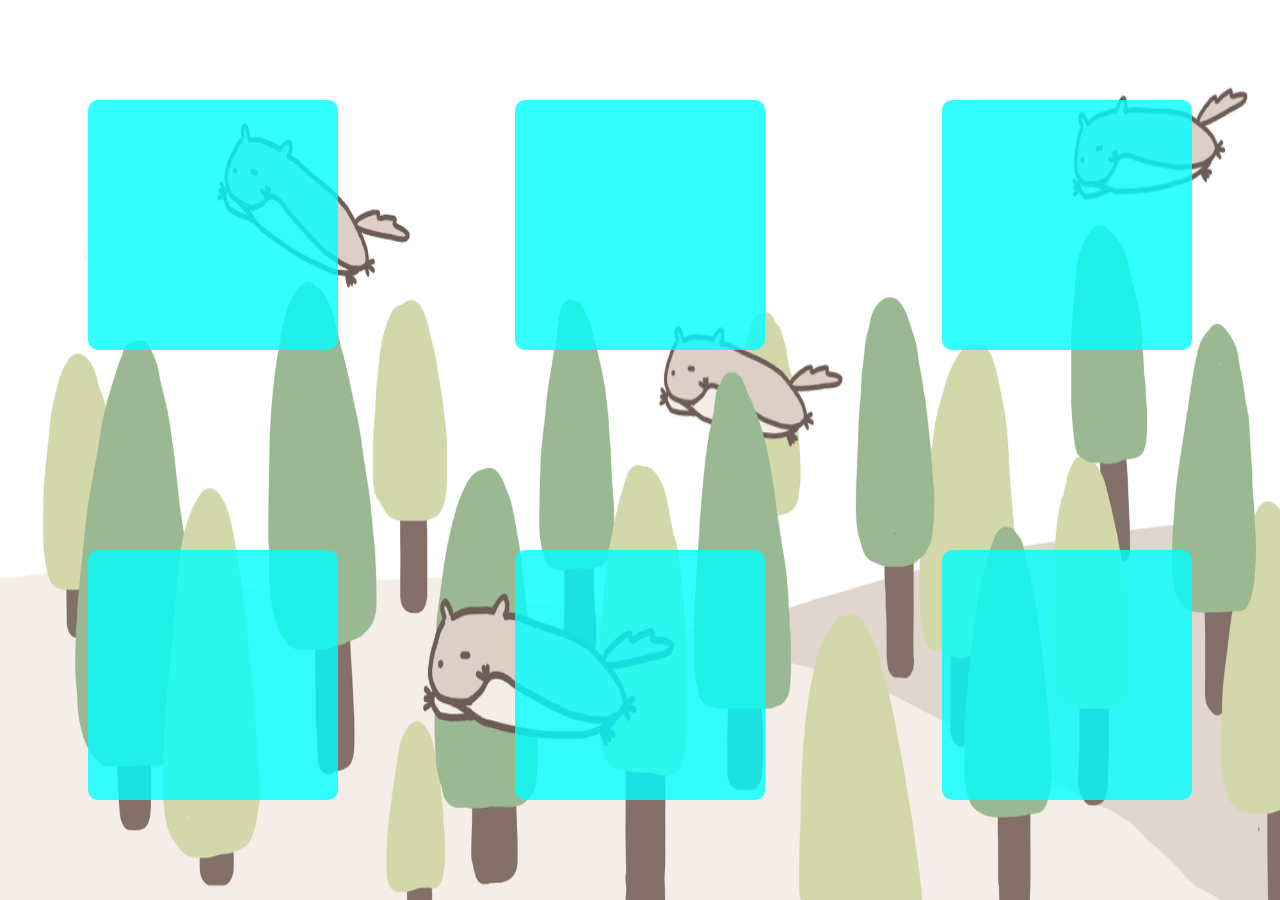
==== index.html @ dc411da4 "Create FreshmenManual and add basic html、css" ====
<!DOCTYPE html>

<html>
    <script src="https://code.jquery.com/jquery-3.6.4.js" integrity="sha256-a9jBBRygX1Bh5lt8GZjXDzyOB+bWve9EiO7tROUtj/E=" crossorigin="anonymous"></script>
    <head>
        <link rel="stylesheet" href ="style/BasicStyle.css" type="text/css">
        <link rel="stylesheet" href ="style/style.css" type="text/css">   
        <title>CCEP</title>
        <meta charset="utf-8">
    </head>

    <body>
        <div class="guideContainer">
            <a class="guide" href="FreshmenManual/FreshmenManual.html">
            </a>

            <a class="guide" href="">
            </a>

            <a class="guide" href="">
            </a>
        </div>
       
        <div class="guideContainer">
            <a class="guide" href="">
            </a>

            <a class="guide" href="">
            </a>

            <a class="guide" href="">
            </a>
        </div>
    </body>

    <script type="module" src = "src/function.js"></script>
    <script src = "src/script.js" type = "module"></script>
</html>
---- style/BasicStyle.css ----
*{
    /* border: 1px solid red; */
    box-sizing: border-box;
    margin: 0px;
    padding: 0px;
    user-select: none;
    -webkit-user-drag: none;
    position: relative;
}

body, html{
    width: 100%;
    height: 100%;
    overflow: hidden;
    background-size: 100% 100%;
}

body{
    display: flex;
    flex-flow: column;
    justify-content: space-around;
    align-items: center;
}
---- style/style.css ----
.guide{
    opacity: 80%;
    cursor: pointer;
    background-color: aqua;
    border-radius: 10px;
    height: 250px;
    width: 250px;
}

.guideContainer{
    width: 100%;
    display: flex;
    justify-content: space-around;
    align-items: center;
}

body{
    background-image: url("../assist/img/CCEP_Stripes.png");
}
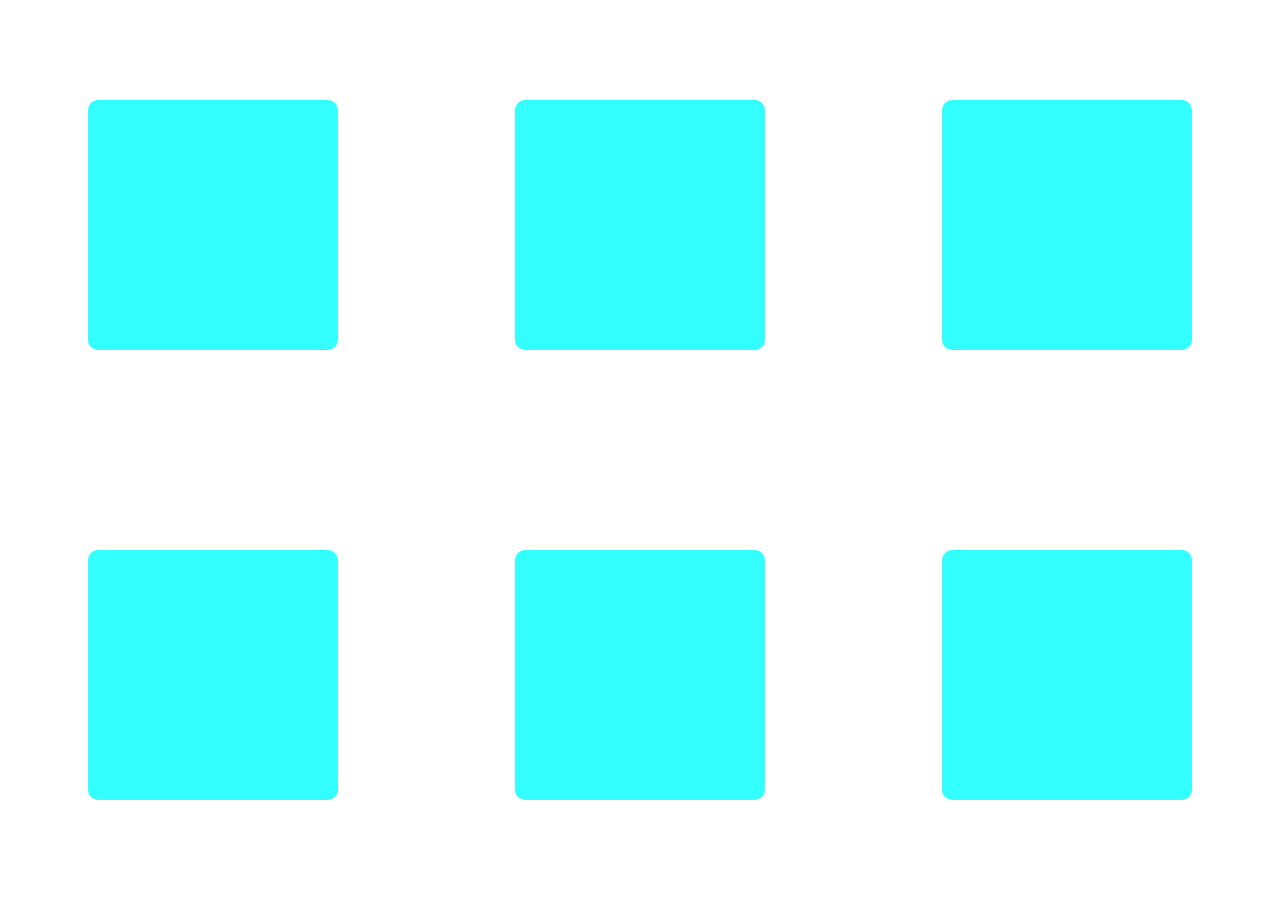
==== commit d8b92375: "Merge pull request #3 from LileeeC/main" ====
--- a/index.html
+++ b/index.html
@@ -11,7 +11,7 @@
 
     <body>
         <div class="guideContainer">
-            <a class="guide" href="FreshmenManual/FreshmenManual.html">
+            <a class="guide " href="FreshmenManual/FreshmenManual.html">
             </a>
 
             <a class="guide" href="">
--- a/style/BasicStyle.css
+++ b/style/BasicStyle.css
@@ -1,17 +1,42 @@
 *{
+    font-family: 'Noto Serif TC', serif;
+
     /* border: 1px solid red; */
     box-sizing: border-box;
     margin: 0px;
     padding: 0px;
+    -webkit-user-select: none;
     user-select: none;
     -webkit-user-drag: none;
     position: relative;
 }
 
+span
+{
+    /* margin-bottom: 30px;
+    margin-top: 0px; */
+    width: 50%;
+    height: fit-content;
+}
+
+p
+{
+    line-height: 60px;
+}
+
+a{
+    text-decoration: none;
+    color: mediumblue;
+}
+
+a:hover{
+    text-decoration: underline;
+}
+
 body, html{
     width: 100%;
     height: 100%;
-    overflow: hidden;
+    overflow-x: hidden;
     background-size: 100% 100%;
 }
 
--- a/style/style.css
+++ b/style/style.css
@@ -15,5 +15,5 @@
 }
 
 body{
-    background-image: url("../assist/img/CCEP_Stripes.png");
+    background-image: url("../assest/img/CCEP_Stripes.png");
 }